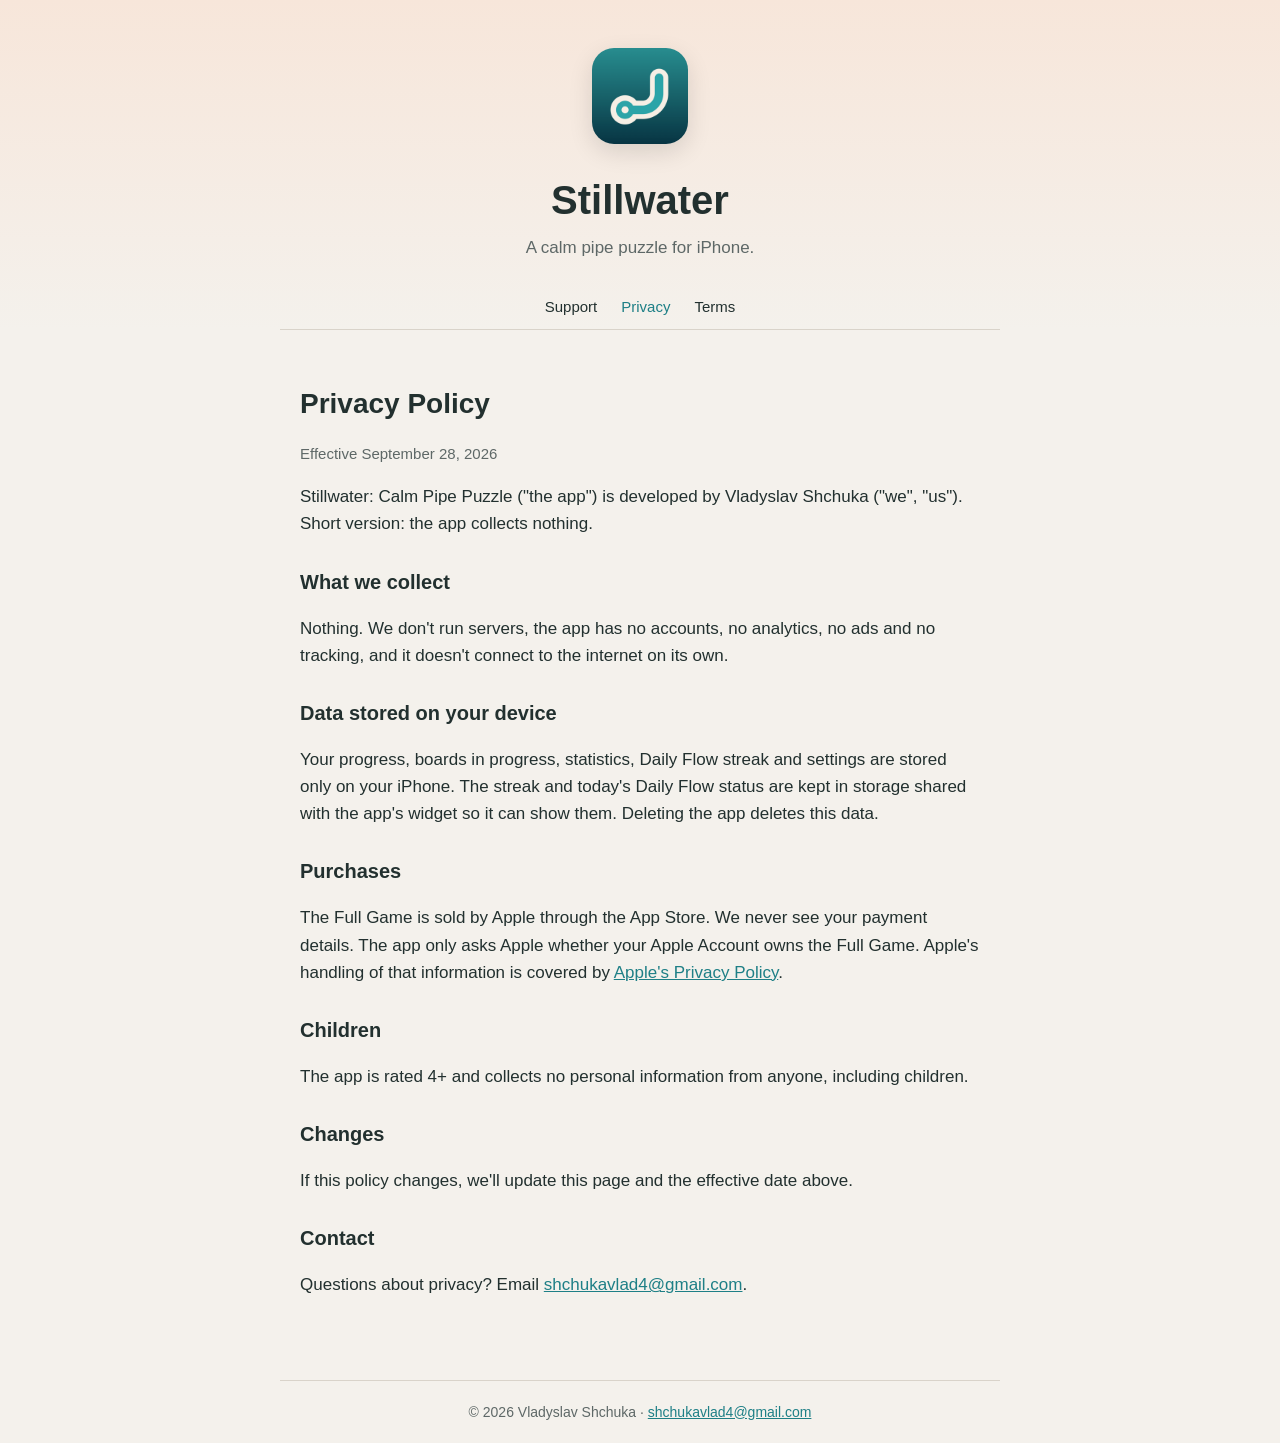
==== privacy.html @ 4b0351d1 "Stillwater support, privacy and terms pages" ====
<!doctype html>
<html lang="en"><head><meta charset="utf-8"><meta name="viewport" content="width=device-width, initial-scale=1">
<title>Privacy Policy · Stillwater</title><meta name="description" content="Stillwater is a calm pipe puzzle for iPhone. Turn the pipes, let the water through. No timers, no ads."><link rel="stylesheet" href="style.css"><link rel="icon" href="icon.png"></head>
<body><header class="hero"><img src="icon.png" alt="Stillwater app icon"><h1>Stillwater</h1><p>A calm pipe puzzle for iPhone.</p>
<nav><a href="index.html">Support</a><a href="privacy.html" aria-current="page">Privacy</a><a href="terms.html">Terms</a></nav></header>
<main>
<h2>Privacy Policy</h2>
<p class="muted">Effective September 28, 2026</p>
<p>Stillwater: Calm Pipe Puzzle ("the app") is developed by Vladyslav Shchuka ("we", "us"). Short version: the app collects nothing.</p>

<h3>What we collect</h3>
<p>Nothing. We don't run servers, the app has no accounts, no analytics, no ads and no tracking, and it doesn't connect to the internet on its own.</p>

<h3>Data stored on your device</h3>
<p>Your progress, boards in progress, statistics, Daily Flow streak and settings are stored only on your iPhone. The streak and today's Daily Flow status are kept in storage shared with the app's widget so it can show them. Deleting the app deletes this data.</p>

<h3>Purchases</h3>
<p>The Full Game is sold by Apple through the App Store. We never see your payment details. The app only asks Apple whether your Apple Account owns the Full Game. Apple's handling of that information is covered by <a href="https://www.apple.com/legal/privacy/">Apple's Privacy Policy</a>.</p>

<h3>Children</h3>
<p>The app is rated 4+ and collects no personal information from anyone, including children.</p>

<h3>Changes</h3>
<p>If this policy changes, we'll update this page and the effective date above.</p>

<h3>Contact</h3>
<p>Questions about privacy? Email <a href="mailto:shchukavlad4@gmail.com">shchukavlad4@gmail.com</a>.</p>
</main><footer>© 2026 Vladyslav Shchuka · <a href="mailto:shchukavlad4@gmail.com">shchukavlad4@gmail.com</a></footer></body></html>
---- style.css ----
:root {
  --paper: #F4F1EC; --surface: #FFFFFF; --ink: #22302F; --muted: #5E6867; --line: #D9D3CA; --accent: #1E7F86;
  --dawn1: #F7E6DA; --dawn2: #F3D3C4;
  color-scheme: light dark;
}
@media (prefers-color-scheme: dark) {
  :root { --paper: #0E121A; --surface: #1C2230; --ink: #E8EEF0; --muted: #A3AEB3; --line: #2C3444; --accent: #6FD3D6;
          --dawn1: #2A2230; --dawn2: #1B1824; }
}
* { box-sizing: border-box; }
body { margin: 0; background: var(--paper); color: var(--ink);
  font: 17px/1.6 -apple-system, BlinkMacSystemFont, "SF Pro Text", "Helvetica Neue", Arial, sans-serif; }
.hero { padding: 48px 20px 0; text-align: center; background: linear-gradient(var(--dawn1), var(--paper)); }
.hero img { width: 96px; height: 96px; border-radius: 22px; box-shadow: 0 8px 24px rgba(0,0,0,.12); }
.hero h1 { font-family: ui-rounded, "SF Pro Rounded", -apple-system, sans-serif; font-weight: 600; font-size: 40px; margin: 16px 0 2px; }
.hero p { margin: 0; color: var(--muted); }
nav { max-width: 720px; margin: 24px auto 0; padding: 10px 0; font-size: 15px; border-bottom: 1px solid var(--line); }
nav a { color: var(--ink); text-decoration: none; margin: 0 12px; }
nav a:hover, nav a[aria-current="page"] { color: var(--accent); }
main { max-width: 720px; margin: 0 auto; padding: 24px 20px 64px; }
h2 { font-family: ui-rounded, "SF Pro Rounded", -apple-system, sans-serif; font-weight: 600; font-size: 28px; margin: 28px 0 8px; }
h3 { font-family: ui-rounded, "SF Pro Rounded", -apple-system, sans-serif; font-weight: 600; font-size: 20px; margin: 28px 0 4px; }
a { color: var(--accent); }
ul, ol { padding-left: 22px; }
li { margin: 4px 0; }
.card { background: var(--surface); border: 1px solid var(--line); border-radius: 16px; padding: 18px 22px; margin: 18px 0; }
.muted { color: var(--muted); font-size: 15px; }
footer { max-width: 720px; margin: 0 auto; text-align: center; color: var(--muted); font-size: 14px; padding: 20px; border-top: 1px solid var(--line); }
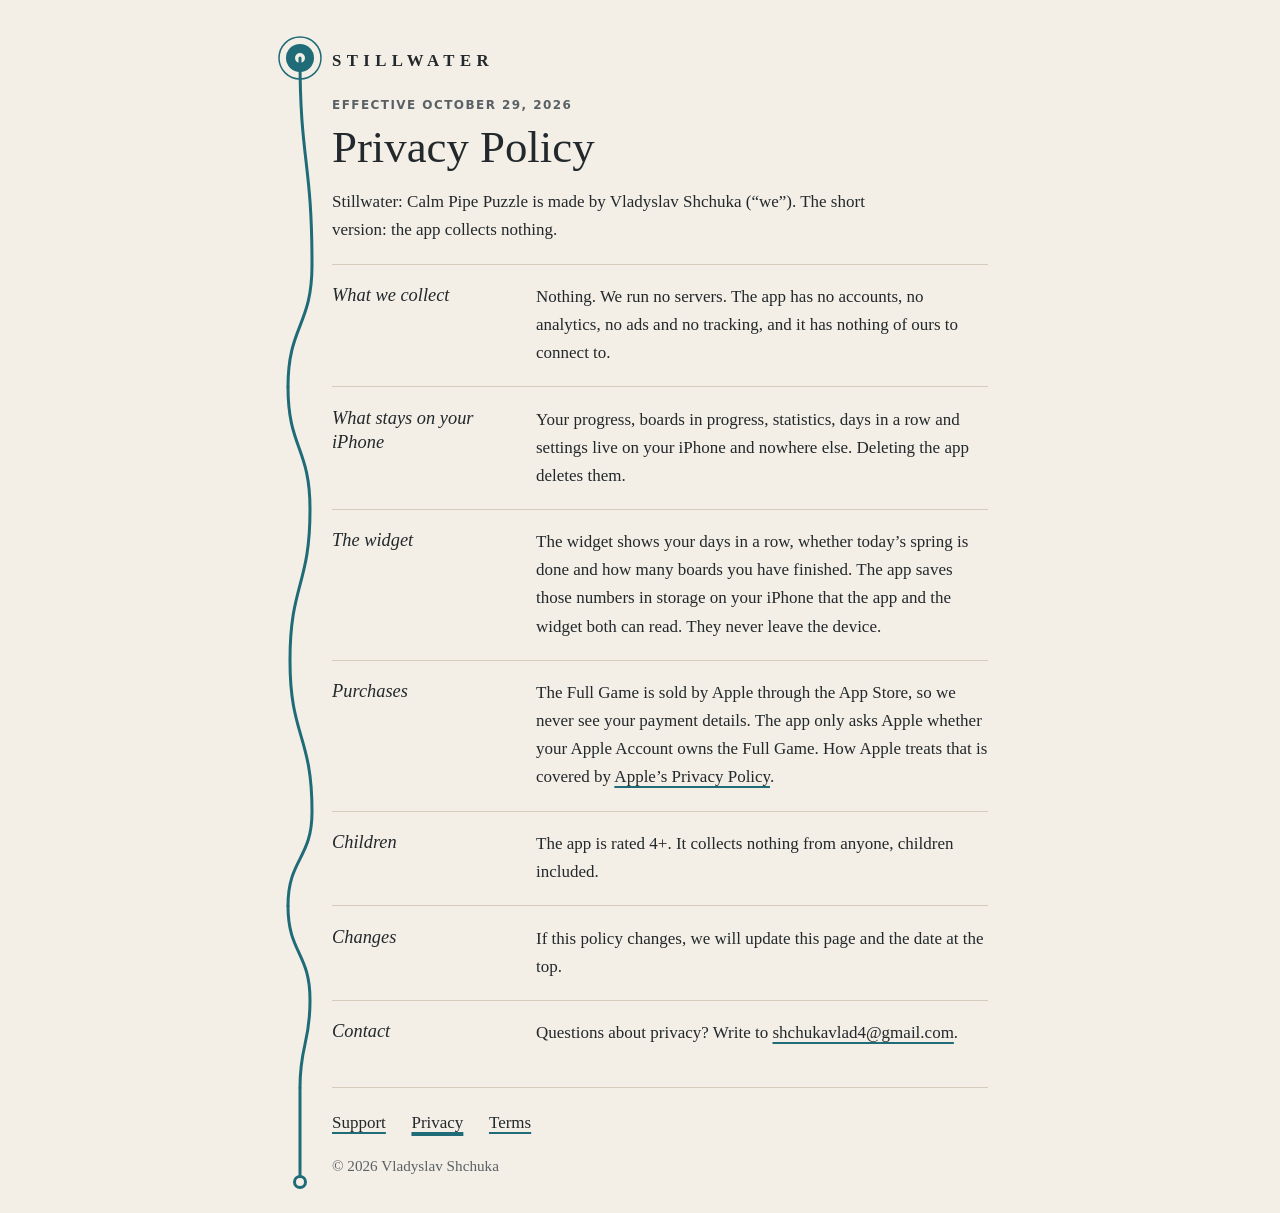
==== commit de7eda7e: "Stillwater site: 1.1 pages" ====
--- a/privacy.html
+++ b/privacy.html
@@ -1,28 +1,41 @@
 <!doctype html>
-<html lang="en"><head><meta charset="utf-8"><meta name="viewport" content="width=device-width, initial-scale=1">
-<title>Privacy Policy · Stillwater</title><meta name="description" content="Stillwater is a calm pipe puzzle for iPhone. Turn the pipes, let the water through. No timers, no ads."><link rel="stylesheet" href="style.css"><link rel="icon" href="icon.png"></head>
-<body><header class="hero"><img src="icon.png" alt="Stillwater app icon"><h1>Stillwater</h1><p>A calm pipe puzzle for iPhone.</p>
-<nav><a href="index.html">Support</a><a href="privacy.html" aria-current="page">Privacy</a><a href="terms.html">Terms</a></nav></header>
+<html lang="en">
+<head>
+<meta charset="utf-8">
+<meta name="viewport" content="width=device-width, initial-scale=1">
+<meta name="color-scheme" content="light dark">
+<title>Privacy Policy · Stillwater</title>
+<meta name="description" content="Stillwater is a calm pipe puzzle for iPhone. Turn the tiles until water from the spring reaches every one. No timer, no ads.">
+<link rel="stylesheet" href="style.css">
+<link rel="icon" href="icon.png">
+</head>
+<body>
+<div class="page">
+<header class="head seg">
+<svg class="spring" viewBox="0 0 48 48" aria-hidden="true" focusable="false"><circle class="ring" cx="24" cy="24" r="21"/><circle class="disc" cx="24" cy="24" r="14"/><circle class="eye" cx="24" cy="24" r="5"/></svg>
+<svg class="rv" viewBox="0 0 48 100" preserveAspectRatio="none" aria-hidden="true" focusable="false"><path d="M24 0C24 50 36 50 36 100" vector-effect="non-scaling-stroke"/></svg>
+<p class="mark"><a href="index.html">Stillwater</a></p>
+<p class="label">Effective October 29, 2026</p>
+<h1 class="title">Privacy Policy</h1>
+<p class="intro">Stillwater: Calm Pipe Puzzle is made by Vladyslav Shchuka (&ldquo;we&rdquo;). The short version: the app collects nothing.</p>
+</header>
 <main>
-<h2>Privacy Policy</h2>
-<p class="muted">Effective September 28, 2026</p>
-<p>Stillwater: Calm Pipe Puzzle ("the app") is developed by Vladyslav Shchuka ("we", "us"). Short version: the app collects nothing.</p>
-
-<h3>What we collect</h3>
-<p>Nothing. We don't run servers, the app has no accounts, no analytics, no ads and no tracking, and it doesn't connect to the internet on its own.</p>
-
-<h3>Data stored on your device</h3>
-<p>Your progress, boards in progress, statistics, Daily Flow streak and settings are stored only on your iPhone. The streak and today's Daily Flow status are kept in storage shared with the app's widget so it can show them. Deleting the app deletes this data.</p>
-
-<h3>Purchases</h3>
-<p>The Full Game is sold by Apple through the App Store. We never see your payment details. The app only asks Apple whether your Apple Account owns the Full Game. Apple's handling of that information is covered by <a href="https://www.apple.com/legal/privacy/">Apple's Privacy Policy</a>.</p>
-
-<h3>Children</h3>
-<p>The app is rated 4+ and collects no personal information from anyone, including children.</p>
-
-<h3>Changes</h3>
-<p>If this policy changes, we'll update this page and the effective date above.</p>
-
-<h3>Contact</h3>
-<p>Questions about privacy? Email <a href="mailto:shchukavlad4@gmail.com">shchukavlad4@gmail.com</a>.</p>
-</main><footer>© 2026 Vladyslav Shchuka · <a href="mailto:shchukavlad4@gmail.com">shchukavlad4@gmail.com</a></footer></body></html>
+<div class="tide">
+<section class="row seg"><svg class="rv" viewBox="0 0 48 100" preserveAspectRatio="none" aria-hidden="true" focusable="false"><path d="M36 0C36 50 12 50 12 100" vector-effect="non-scaling-stroke"/></svg><h2>What we collect</h2><div class="a"><p>Nothing. We run no servers. The app has no accounts, no analytics, no ads and no tracking, and it has nothing of ours to connect to.</p></div></section>
+<section class="row seg"><svg class="rv" viewBox="0 0 48 100" preserveAspectRatio="none" aria-hidden="true" focusable="false"><path d="M12 0C12 50 34 50 34 100" vector-effect="non-scaling-stroke"/></svg><h2>What stays on your iPhone</h2><div class="a"><p>Your progress, boards in progress, statistics, days in a row and settings live on your iPhone and nowhere else. Deleting the app deletes them.</p></div></section>
+<section class="row seg"><svg class="rv" viewBox="0 0 48 100" preserveAspectRatio="none" aria-hidden="true" focusable="false"><path d="M34 0C34 50 14 50 14 100" vector-effect="non-scaling-stroke"/></svg><h2>The widget</h2><div class="a"><p>The widget shows your days in a row, whether today&rsquo;s spring is done and how many boards you have finished. The app saves those numbers in storage on your iPhone that the app and the widget both can read. They never leave the device.</p></div></section>
+<section class="row seg"><svg class="rv" viewBox="0 0 48 100" preserveAspectRatio="none" aria-hidden="true" focusable="false"><path d="M14 0C14 50 36 50 36 100" vector-effect="non-scaling-stroke"/></svg><h2>Purchases</h2><div class="a"><p>The Full Game is sold by Apple through the App Store, so we never see your payment details. The app only asks Apple whether your Apple Account owns the Full Game. How Apple treats that is covered by <a href="https://www.apple.com/legal/privacy/">Apple&rsquo;s Privacy Policy</a>.</p></div></section>
+<section class="row seg"><svg class="rv" viewBox="0 0 48 100" preserveAspectRatio="none" aria-hidden="true" focusable="false"><path d="M36 0C36 50 12 50 12 100" vector-effect="non-scaling-stroke"/></svg><h2>Children</h2><div class="a"><p>The app is rated 4+. It collects nothing from anyone, children included.</p></div></section>
+<section class="row seg"><svg class="rv" viewBox="0 0 48 100" preserveAspectRatio="none" aria-hidden="true" focusable="false"><path d="M12 0C12 50 34 50 34 100" vector-effect="non-scaling-stroke"/></svg><h2>Changes</h2><div class="a"><p>If this policy changes, we will update this page and the date at the top.</p></div></section>
+<section class="row seg"><svg class="rv" viewBox="0 0 48 100" preserveAspectRatio="none" aria-hidden="true" focusable="false"><path d="M34 0C34 50 24 50 24 100" vector-effect="non-scaling-stroke"/></svg><h2>Contact</h2><div class="a"><p>Questions about privacy? Write to <a href="mailto:shchukavlad4@gmail.com">shchukavlad4@gmail.com</a>.</p></div></section>
+</div>
+</main>
+<footer class="foot">
+<svg class="rv" viewBox="0 0 48 100" preserveAspectRatio="none" aria-hidden="true" focusable="false"><path d="M24 0V100" vector-effect="non-scaling-stroke"/></svg>
+<span class="pool" aria-hidden="true"></span>
+<nav aria-label="Pages"><a href="index.html">Support</a><a href="privacy.html" aria-current="page">Privacy</a><a href="terms.html">Terms</a></nav>
+<p>&copy; 2026 Vladyslav Shchuka</p>
+</footer>
+</div>
+</body>
+</html>
--- a/style.css
+++ b/style.css
@@ -1,28 +1,257 @@
+/* Stillwater site, 1.1 "Ink and Tide".
+   The river page of an old tide almanac: warm paper, ink, one water color.
+   Places are color bands with a wavy top edge, joined by one river line. */
+
 :root {
-  --paper: #F4F1EC; --surface: #FFFFFF; --ink: #22302F; --muted: #5E6867; --line: #D9D3CA; --accent: #1E7F86;
-  --dawn1: #F7E6DA; --dawn2: #F3D3C4;
   color-scheme: light dark;
-}
+  --paper: #F4EFE6;
+  --ink: #22282C;
+  --faint: #5A6166;
+  --rule: #D6CCBB;
+  --water: #1F6B78;
+  --bw: var(--water);
+
+  --dawn: #F8E8DC;
+  --forest: #E4ECDD;
+  --rain: #E2E7EB;
+  --honey: #F6EBCB;
+  --ocean: #DEECF2;
+  --desert: #F5E6CF;
+  --night: #2E3456;
+
+  --serif: "New York", ui-serif, "Iowan Old Style", Georgia, serif;
+  --sans: system-ui, -apple-system, "Helvetica Neue", Arial, sans-serif;
+}
+
 @media (prefers-color-scheme: dark) {
-  :root { --paper: #0E121A; --surface: #1C2230; --ink: #E8EEF0; --muted: #A3AEB3; --line: #2C3444; --accent: #6FD3D6;
-          --dawn1: #2A2230; --dawn2: #1B1824; }
-}
+  :root {
+    --paper: #14181E;
+    --ink: #ECE6DC;
+    --faint: #A8AEB3;
+    --rule: #2A3038;
+    --water: #71C6D3;
+
+    --dawn: #2A2321;
+    --forest: #212A24;
+    --rain: #212830;
+    --honey: #2B281D;
+    --ocean: #1C2A33;
+    --desert: #2C261E;
+  }
+}
+
 * { box-sizing: border-box; }
-body { margin: 0; background: var(--paper); color: var(--ink);
-  font: 17px/1.6 -apple-system, BlinkMacSystemFont, "SF Pro Text", "Helvetica Neue", Arial, sans-serif; }
-.hero { padding: 48px 20px 0; text-align: center; background: linear-gradient(var(--dawn1), var(--paper)); }
-.hero img { width: 96px; height: 96px; border-radius: 22px; box-shadow: 0 8px 24px rgba(0,0,0,.12); }
-.hero h1 { font-family: ui-rounded, "SF Pro Rounded", -apple-system, sans-serif; font-weight: 600; font-size: 40px; margin: 16px 0 2px; }
-.hero p { margin: 0; color: var(--muted); }
-nav { max-width: 720px; margin: 24px auto 0; padding: 10px 0; font-size: 15px; border-bottom: 1px solid var(--line); }
-nav a { color: var(--ink); text-decoration: none; margin: 0 12px; }
-nav a:hover, nav a[aria-current="page"] { color: var(--accent); }
-main { max-width: 720px; margin: 0 auto; padding: 24px 20px 64px; }
-h2 { font-family: ui-rounded, "SF Pro Rounded", -apple-system, sans-serif; font-weight: 600; font-size: 28px; margin: 28px 0 8px; }
-h3 { font-family: ui-rounded, "SF Pro Rounded", -apple-system, sans-serif; font-weight: 600; font-size: 20px; margin: 28px 0 4px; }
-a { color: var(--accent); }
-ul, ol { padding-left: 22px; }
-li { margin: 4px 0; }
-.card { background: var(--surface); border: 1px solid var(--line); border-radius: 16px; padding: 18px 22px; margin: 18px 0; }
-.muted { color: var(--muted); font-size: 15px; }
-footer { max-width: 720px; margin: 0 auto; text-align: center; color: var(--muted); font-size: 14px; padding: 20px; border-top: 1px solid var(--line); }
+
+html { -webkit-text-size-adjust: 100%; }
+
+body {
+  margin: 0;
+  background: var(--paper);
+  color: var(--ink);
+  font: 1.0625rem/1.65 var(--serif);
+  overflow-x: hidden;
+}
+
+/* ---------- bands ---------- */
+
+.band {
+  --b: var(--paper);
+  --bi: var(--ink);
+  --bf: var(--faint);
+  --bw: var(--water);
+  position: relative;
+  background: var(--b);
+  color: var(--bi);
+}
+
+/* The wavy top edge: a strip of the band color, cut by a wave mask. */
+.band::before {
+  content: "";
+  position: absolute;
+  left: 0; right: 0;
+  top: -15px;
+  height: 16px;
+  background: var(--b);
+  -webkit-mask: url("data:image/svg+xml,%3Csvg xmlns='http://www.w3.org/2000/svg' viewBox='0 0 64 16'%3E%3Cpath d='M0 8Q16 0 32 8T64 8V16H0Z'/%3E%3C/svg%3E") repeat-x 0 0 / 64px 16px;
+          mask: url("data:image/svg+xml,%3Csvg xmlns='http://www.w3.org/2000/svg' viewBox='0 0 64 16'%3E%3Cpath d='M0 8Q16 0 32 8T64 8V16H0Z'/%3E%3C/svg%3E") repeat-x 0 0 / 64px 16px;
+}
+
+.band .in {
+  position: relative;
+  max-width: 46rem;
+  margin: 0 auto;
+  padding: 2.75rem 1.25rem 2.5rem 3.75rem;
+}
+
+.dawn    { --b: var(--dawn); }
+.forest  { --b: var(--forest); }
+.rain    { --b: var(--rain); }
+.honey   { --b: var(--honey); }
+.ocean   { --b: var(--ocean); }
+.desert  { --b: var(--desert); }
+.night   { --b: var(--night); --bi: #EEF0FA; --bf: #C9CEEA; --bw: #71C6D3; }
+
+/* ---------- the river ---------- */
+
+.rv {
+  position: absolute;
+  left: 4px;
+  top: -15px;
+  width: 48px;
+  height: calc(100% + 15px);
+  overflow: visible;
+  fill: none;
+  stroke: var(--bw);
+  stroke-width: 3;
+  stroke-linecap: round;
+  pointer-events: none;
+}
+
+.spring {
+  position: absolute;
+  left: 4px;
+  top: 2.4rem;
+  width: 48px;
+  height: 48px;
+}
+.spring .ring { fill: none; stroke: var(--water); stroke-width: 1.5; }
+.spring .disc { fill: var(--water); }
+.spring .eye  { fill: var(--paper); }
+
+.pool {
+  position: absolute;
+  left: 21px;
+  bottom: 1.5rem;
+  width: 14px;
+  height: 14px;
+  border: 3px solid var(--water);
+  border-radius: 50%;
+}
+
+/* ---------- type ---------- */
+
+.label {
+  margin: 0 0 .5rem;
+  font: 600 .75rem/1.4 var(--sans);
+  letter-spacing: .12em;
+  text-transform: uppercase;
+  color: var(--bf);
+}
+
+h1, h2 { font-weight: 400; margin: 0; }
+
+.mark {
+  font-size: 1.05rem;
+  letter-spacing: .32em;
+  text-transform: uppercase;
+  font-weight: 600;
+  margin: 0 0 1.4rem;
+}
+.mark a { color: inherit; text-decoration: none; }
+
+.lede {
+  font-size: clamp(1.45rem, 5.4vw, 2rem);
+  line-height: 1.3;
+  margin: 0 0 1.1rem;
+  max-width: 34rem;
+}
+
+.quiet { margin: 0 0 1.6rem; color: var(--bf); font-style: italic; }
+
+.place h2 { font-size: clamp(1.8rem, 6vw, 2.4rem); line-height: 1.15; }
+.place p.mood { margin: .35rem 0 0; font-style: italic; font-size: 1.15rem; }
+.place .in { padding-top: 2.6rem; padding-bottom: 2.2rem; }
+
+a {
+  color: inherit;
+  text-decoration: underline;
+  text-decoration-color: var(--bw, var(--water));
+  text-decoration-thickness: 2px;
+  text-underline-offset: .22em;
+}
+a:hover { text-decoration-thickness: 3px; }
+a:focus-visible {
+  outline: 2px solid var(--bw, var(--water));
+  outline-offset: 3px;
+  border-radius: 2px;
+}
+a[aria-current="page"] { text-decoration-thickness: 4px; }
+
+/* ---------- tide table / margin notes ---------- */
+
+.tide { margin: 0; padding: 0; }
+.row { border-top: 1px solid var(--rule); padding: 1.15rem 0 1.2rem; }
+.row > h2, .row > dt, .row > .q {
+  font: italic 400 1.15rem/1.35 var(--serif);
+  margin: 0 0 .4rem;
+}
+.row > dd, .row > .a { margin: 0; }
+.row p { margin: 0 0 .8rem; }
+.row p:last-child { margin-bottom: 0; }
+.row ul { margin: 0 0 .8rem; padding-left: 1.2rem; }
+.row li { margin: .25rem 0; }
+
+@media (min-width: 42rem) {
+  .row {
+    display: grid;
+    grid-template-columns: 11rem minmax(0, 1fr);
+    column-gap: 1.75rem;
+  }
+  .row > h2, .row > dt, .row > .q { margin: 0; }
+}
+
+.title { font-size: clamp(2rem, 7vw, 2.8rem); line-height: 1.12; margin: 0 0 1rem; }
+.intro { margin: 0 0 1.2rem; max-width: 36rem; }
+
+/* ---------- footer ---------- */
+
+.foot::before { display: none; }
+.foot .in { padding-top: 1.4rem; padding-bottom: 2.2rem; }
+.foot .rv { top: 0; height: calc(100% - 1.5rem - 14px); }
+.foot nav { display: flex; flex-wrap: wrap; gap: .4rem 1.6rem; margin: 0 0 1rem; }
+.foot p { margin: 0; font-size: .95rem; color: var(--bf); }
+
+/* ---------- river segments that follow the content ---------- */
+
+/* Each .seg carries its own piece of river; the pieces share end points,
+   so together they read as one line that wanders left and right. */
+:root { --gut: 3.75rem; }
+.seg { position: relative; }
+.seg > .rv { left: calc(4px - var(--gut)); top: 0; height: 100%; }
+.seg.first > .rv { top: -15px; height: calc(100% + 15px); }
+
+.band .in.flow { padding-top: 0; padding-bottom: 0; }
+.flow .head { padding: 2.75rem 0 1.4rem; }
+.flow .head .intro { margin-bottom: 0; }
+.row:last-child { padding-bottom: 2.5rem; }
+
+/* ---------- legal pages: one river on a plain paper page ---------- */
+
+.page {
+  position: relative;
+  max-width: 46rem;
+  margin: 0 auto;
+  padding: 0 1.25rem 0 var(--gut);
+}
+.page .spring { top: 2.1rem; left: calc(4px - var(--gut)); }
+.page .head { padding: 2.4rem 0 1.2rem; }
+.page .head .intro { margin-bottom: 0; }
+.page .head .rv { top: calc(2.1rem + 24px); height: calc(100% - 2.1rem - 24px); }
+.page .label { color: var(--faint); }
+.page .mark { margin-top: 0; padding-top: .55rem; }
+.page .foot { position: relative; border-top: 1px solid var(--rule); padding: 1.3rem 0 2.2rem; }
+.page .foot .rv { top: 0; height: calc(100% - 1.5rem - 14px); left: calc(4px - var(--gut)); }
+.page .foot .pool { left: calc(21px - var(--gut)); }
+.page .foot nav { display: flex; flex-wrap: wrap; gap: .4rem 1.6rem; margin: 0 0 1rem; }
+.page .foot p { color: var(--faint); font-size: .95rem; margin: 0; }
+
+@media (max-width: 26rem) {
+  body { font-size: 1rem; }
+  :root { --gut: 3.5rem; }
+  .band .in { padding-left: 3.5rem; padding-right: 1rem; }
+  .page { padding-right: 1rem; }
+}
+
+@media (prefers-reduced-motion: no-preference) {
+  html { scroll-behavior: smooth; }
+}
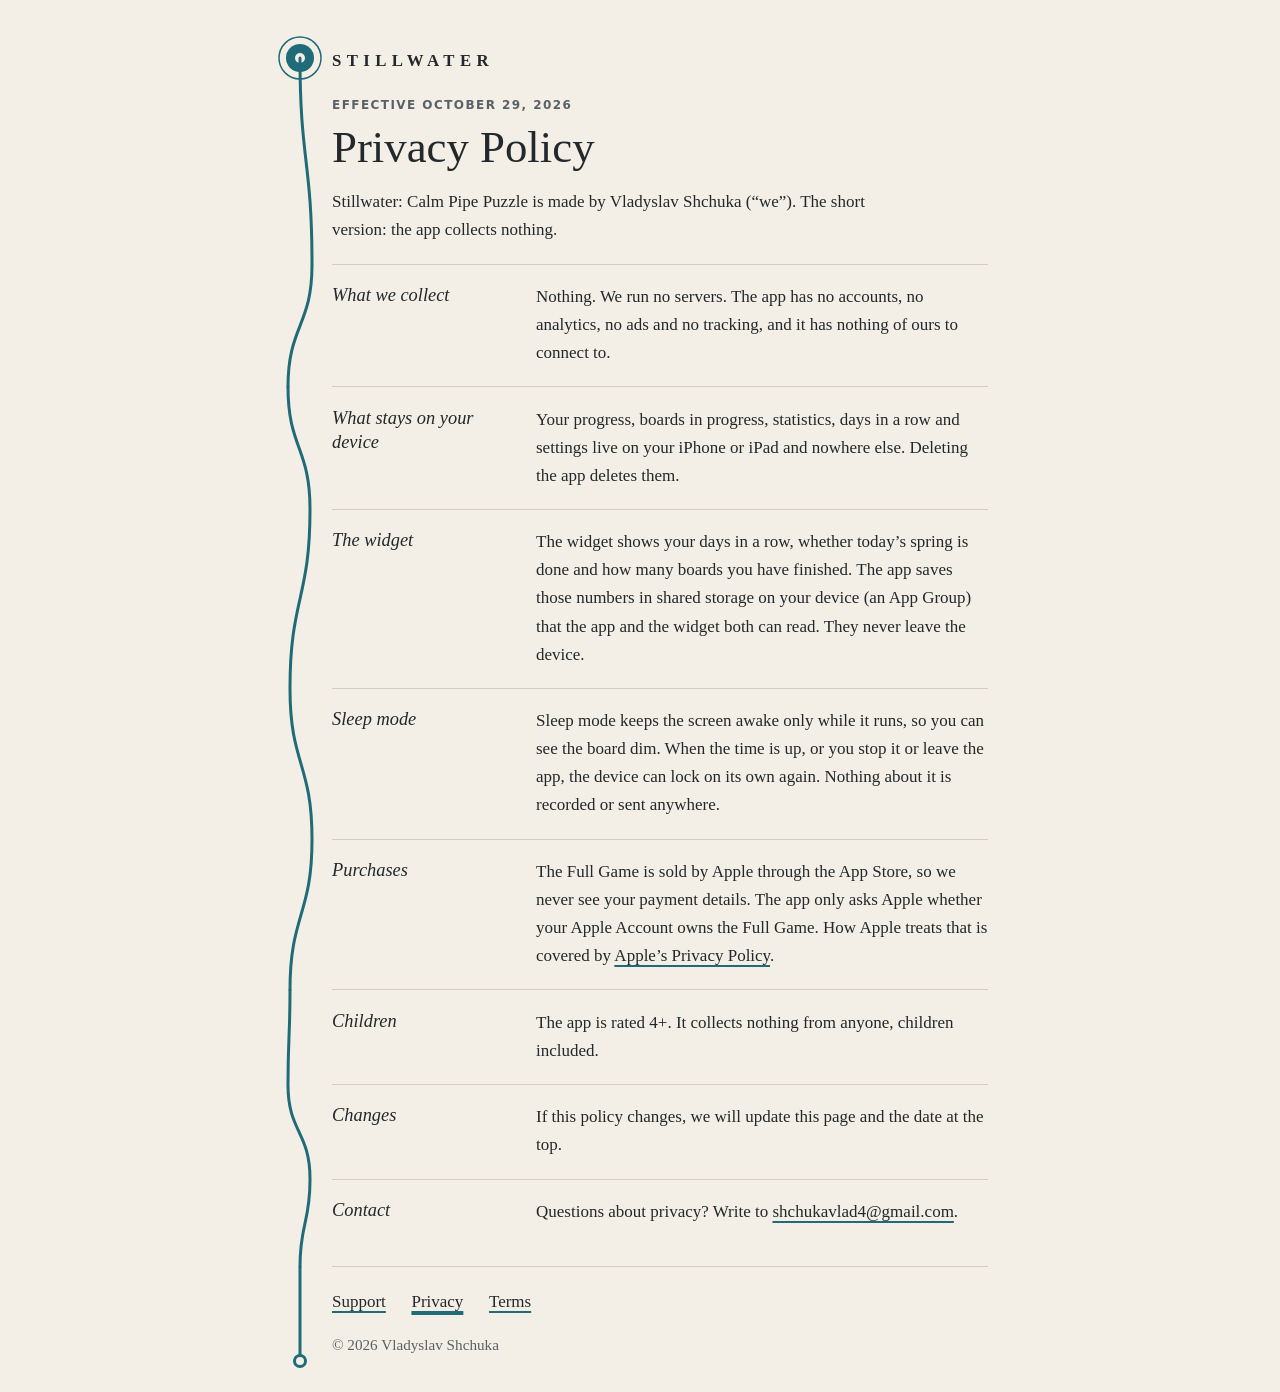
==== commit 9f20920f: "Stillwater 1.2 site: pages for the version now in the App Store" ====
--- a/privacy.html
+++ b/privacy.html
@@ -5,7 +5,7 @@
 <meta name="viewport" content="width=device-width, initial-scale=1">
 <meta name="color-scheme" content="light dark">
 <title>Privacy Policy · Stillwater</title>
-<meta name="description" content="Stillwater is a calm pipe puzzle for iPhone. Turn the tiles until water from the spring reaches every one. No timer, no ads.">
+<meta name="description" content="Stillwater is a calm pipe puzzle for iPhone and iPad. Turn the tiles until water from the spring reaches every one. No timer, no ads.">
 <link rel="stylesheet" href="style.css">
 <link rel="icon" href="icon.png">
 </head>
@@ -22,10 +22,11 @@
 <main>
 <div class="tide">
 <section class="row seg"><svg class="rv" viewBox="0 0 48 100" preserveAspectRatio="none" aria-hidden="true" focusable="false"><path d="M36 0C36 50 12 50 12 100" vector-effect="non-scaling-stroke"/></svg><h2>What we collect</h2><div class="a"><p>Nothing. We run no servers. The app has no accounts, no analytics, no ads and no tracking, and it has nothing of ours to connect to.</p></div></section>
-<section class="row seg"><svg class="rv" viewBox="0 0 48 100" preserveAspectRatio="none" aria-hidden="true" focusable="false"><path d="M12 0C12 50 34 50 34 100" vector-effect="non-scaling-stroke"/></svg><h2>What stays on your iPhone</h2><div class="a"><p>Your progress, boards in progress, statistics, days in a row and settings live on your iPhone and nowhere else. Deleting the app deletes them.</p></div></section>
-<section class="row seg"><svg class="rv" viewBox="0 0 48 100" preserveAspectRatio="none" aria-hidden="true" focusable="false"><path d="M34 0C34 50 14 50 14 100" vector-effect="non-scaling-stroke"/></svg><h2>The widget</h2><div class="a"><p>The widget shows your days in a row, whether today&rsquo;s spring is done and how many boards you have finished. The app saves those numbers in storage on your iPhone that the app and the widget both can read. They never leave the device.</p></div></section>
-<section class="row seg"><svg class="rv" viewBox="0 0 48 100" preserveAspectRatio="none" aria-hidden="true" focusable="false"><path d="M14 0C14 50 36 50 36 100" vector-effect="non-scaling-stroke"/></svg><h2>Purchases</h2><div class="a"><p>The Full Game is sold by Apple through the App Store, so we never see your payment details. The app only asks Apple whether your Apple Account owns the Full Game. How Apple treats that is covered by <a href="https://www.apple.com/legal/privacy/">Apple&rsquo;s Privacy Policy</a>.</p></div></section>
-<section class="row seg"><svg class="rv" viewBox="0 0 48 100" preserveAspectRatio="none" aria-hidden="true" focusable="false"><path d="M36 0C36 50 12 50 12 100" vector-effect="non-scaling-stroke"/></svg><h2>Children</h2><div class="a"><p>The app is rated 4+. It collects nothing from anyone, children included.</p></div></section>
+<section class="row seg"><svg class="rv" viewBox="0 0 48 100" preserveAspectRatio="none" aria-hidden="true" focusable="false"><path d="M12 0C12 50 34 50 34 100" vector-effect="non-scaling-stroke"/></svg><h2>What stays on your device</h2><div class="a"><p>Your progress, boards in progress, statistics, days in a row and settings live on your iPhone or iPad and nowhere else. Deleting the app deletes them.</p></div></section>
+<section class="row seg"><svg class="rv" viewBox="0 0 48 100" preserveAspectRatio="none" aria-hidden="true" focusable="false"><path d="M34 0C34 50 14 50 14 100" vector-effect="non-scaling-stroke"/></svg><h2>The widget</h2><div class="a"><p>The widget shows your days in a row, whether today&rsquo;s spring is done and how many boards you have finished. The app saves those numbers in shared storage on your device (an App Group) that the app and the widget both can read. They never leave the device.</p></div></section>
+<section class="row seg"><svg class="rv" viewBox="0 0 48 100" preserveAspectRatio="none" aria-hidden="true" focusable="false"><path d="M14 0C14 50 36 50 36 100" vector-effect="non-scaling-stroke"/></svg><h2>Sleep mode</h2><div class="a"><p>Sleep mode keeps the screen awake only while it runs, so you can see the board dim. When the time is up, or you stop it or leave the app, the device can lock on its own again. Nothing about it is recorded or sent anywhere.</p></div></section>
+<section class="row seg"><svg class="rv" viewBox="0 0 48 100" preserveAspectRatio="none" aria-hidden="true" focusable="false"><path d="M36 0C36 50 14 50 14 100" vector-effect="non-scaling-stroke"/></svg><h2>Purchases</h2><div class="a"><p>The Full Game is sold by Apple through the App Store, so we never see your payment details. The app only asks Apple whether your Apple Account owns the Full Game. How Apple treats that is covered by <a href="https://www.apple.com/legal/privacy/">Apple&rsquo;s Privacy Policy</a>.</p></div></section>
+<section class="row seg"><svg class="rv" viewBox="0 0 48 100" preserveAspectRatio="none" aria-hidden="true" focusable="false"><path d="M14 0C14 50 12 50 12 100" vector-effect="non-scaling-stroke"/></svg><h2>Children</h2><div class="a"><p>The app is rated 4+. It collects nothing from anyone, children included.</p></div></section>
 <section class="row seg"><svg class="rv" viewBox="0 0 48 100" preserveAspectRatio="none" aria-hidden="true" focusable="false"><path d="M12 0C12 50 34 50 34 100" vector-effect="non-scaling-stroke"/></svg><h2>Changes</h2><div class="a"><p>If this policy changes, we will update this page and the date at the top.</p></div></section>
 <section class="row seg"><svg class="rv" viewBox="0 0 48 100" preserveAspectRatio="none" aria-hidden="true" focusable="false"><path d="M34 0C34 50 24 50 24 100" vector-effect="non-scaling-stroke"/></svg><h2>Contact</h2><div class="a"><p>Questions about privacy? Write to <a href="mailto:shchukavlad4@gmail.com">shchukavlad4@gmail.com</a>.</p></div></section>
 </div>
